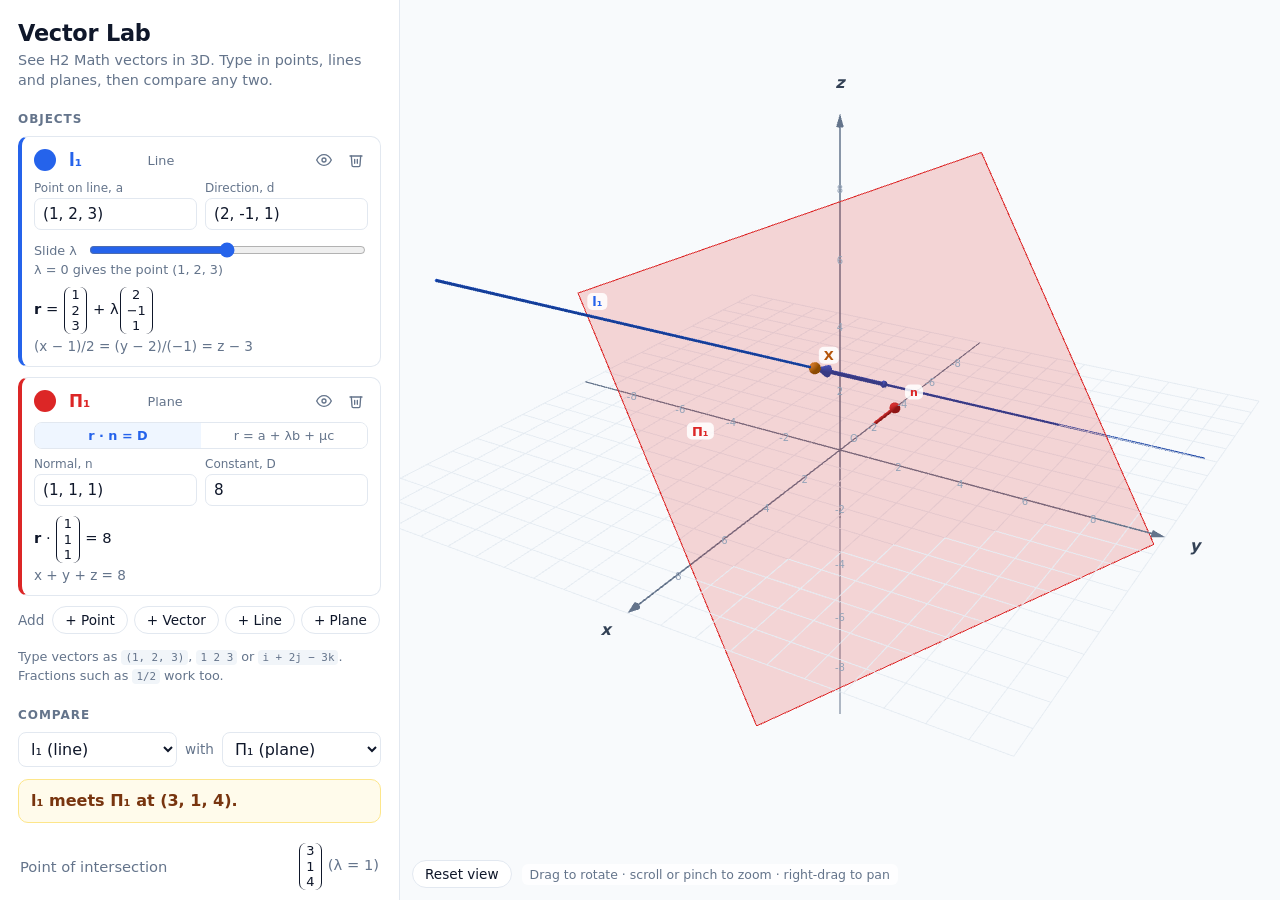
==== index.html @ bb885e36 "Add Vector Lab: interactive 3D visualiser for H2 Math vectors Points, vectors, lines and planes draw" ====
<!doctype html>
<html lang="en">
<head>
  <meta charset="utf-8">
  <meta name="viewport" content="width=device-width, initial-scale=1">
  <title>Vector Lab</title>
  <meta name="description" content="Interactive 3D vectors for H2 Math: lines, planes, intersections, distances and angles.">
  <link rel="stylesheet" href="style.css">
  <script type="importmap">
    {
      "imports": {
        "three": "./lib/three/three.module.js",
        "three/addons/": "./lib/three/"
      }
    }
  </script>
</head>
<body>
  <div class="app">
    <aside class="panel">
      <header class="brand">
        <h1>Vector Lab</h1>
        <p>See H2 Math vectors in 3D. Type in points, lines and planes, then compare any two.</p>
      </header>

      <section>
        <h2>Objects</h2>
        <div id="objects"></div>
        <div class="add-row">
          <span>Add</span>
          <button data-add="point">+ Point</button>
          <button data-add="vector">+ Vector</button>
          <button data-add="line">+ Line</button>
          <button data-add="plane">+ Plane</button>
        </div>
        <p class="hint">Type vectors as <code>(1, 2, 3)</code>, <code>1 2 3</code> or <code>i + 2j − 3k</code>. Fractions such as <code>1/2</code> work too.</p>
      </section>

      <section>
        <h2>Compare</h2>
        <div class="pick">
          <select id="selA" aria-label="First object"></select>
          <span>with</span>
          <select id="selB" aria-label="Second object"></select>
        </div>
        <div id="results"></div>
      </section>
    </aside>

    <main id="viewport">
      <div class="view-ui">
        <button id="resetView">Reset view</button>
        <span class="help">Drag to rotate · scroll or pinch to zoom · right-drag to pan</span>
      </div>
    </main>
  </div>
  <script type="module" src="js/app.js"></script>
</body>
</html>
---- style.css ----
:root {
  --bg: #f8fafc;
  --panel: #ffffff;
  --ink: #0f172a;
  --muted: #64748b;
  --line: #e2e8f0;
  --accent: #2563eb;
  --warn: #b45309;
  --warn-bg: #fffbeb;
  --bad: #dc2626;
  --radius: 10px;
  font-family: system-ui, -apple-system, "Segoe UI", Roboto, sans-serif;
  color: var(--ink);
}

* { box-sizing: border-box; }
html, body { margin: 0; height: 100%; background: var(--bg); }
button, input, select { font: inherit; color: inherit; }

.app {
  display: grid;
  grid-template-columns: 400px 1fr;
  height: 100vh;
}

/* ---------- side panel ---------- */
.panel {
  background: var(--panel);
  border-right: 1px solid var(--line);
  overflow-y: auto;
  padding: 20px 18px 40px;
}
.brand h1 { margin: 0; font-size: 1.4rem; letter-spacing: -0.01em; }
.brand p { margin: 4px 0 0; color: var(--muted); font-size: 0.9rem; line-height: 1.4; }
section { margin-top: 22px; }
h2 {
  font-size: 0.75rem; text-transform: uppercase; letter-spacing: 0.08em;
  color: var(--muted); margin: 0 0 10px;
}

.card {
  border: 1px solid var(--line);
  border-left: 4px solid var(--c);
  border-radius: var(--radius);
  padding: 10px 12px;
  margin-bottom: 10px;
  background: #fff;
}
.card.hidden-obj { opacity: 0.55; }
.card-head { display: flex; align-items: center; gap: 8px; }
.card-head input[type=color] {
  width: 22px; height: 22px; padding: 0; border: none; background: none; cursor: pointer;
}
.card-head input[type=color]::-webkit-color-swatch-wrapper { padding: 0; }
.card-head input[type=color]::-webkit-color-swatch { border: none; border-radius: 50%; }
.name {
  width: 4.5em; font-weight: 650; font-size: 1.05rem; border: 1px solid transparent;
  border-radius: 6px; padding: 2px 4px; background: transparent; color: var(--c);
}
.name:hover, .name:focus { border-color: var(--line); outline: none; }
.type { color: var(--muted); font-size: 0.8rem; margin-right: auto; }
.icon {
  border: none; background: none; color: var(--muted); padding: 4px; border-radius: 6px; cursor: pointer;
  display: grid; place-items: center;
}
.icon:hover { background: #f1f5f9; color: var(--ink); }

.seg { display: flex; margin-top: 8px; border: 1px solid var(--line); border-radius: 8px; overflow: hidden; }
.seg button {
  flex: 1; border: none; background: #fff; padding: 5px 6px; font-size: 0.8rem; cursor: pointer; color: var(--muted);
}
.seg button.on { background: #eff6ff; color: var(--accent); font-weight: 600; }

.fields { display: grid; grid-template-columns: 1fr 1fr; gap: 8px; margin-top: 8px; }
.fields label { min-width: 0; display: flex; flex-direction: column; gap: 3px; font-size: 0.75rem; color: var(--muted); }
.fields label:only-child { grid-column: 1 / -1; }
.fields input {
  border: 1px solid var(--line); border-radius: 7px; padding: 6px 8px; font-size: 0.95rem;
  font-variant-numeric: tabular-nums; color: var(--ink); min-width: 0;
}
.fields input:focus { outline: 2px solid color-mix(in srgb, var(--c) 40%, transparent); border-color: var(--c); }
.fields input.bad { border-color: var(--bad); background: #fef2f2; }

.lambda { display: flex; align-items: center; gap: 10px; margin-top: 10px; font-size: 0.8rem; color: var(--muted); }
.lambda input { flex: 1; accent-color: var(--c); }
.lambda-read { font-size: 0.8rem; color: var(--muted); margin-top: 2px; }

.info { margin-top: 8px; font-size: 0.92rem; line-height: 1.5; }
.info .cart { color: var(--muted); font-size: 0.85rem; }
.err { color: var(--bad); font-size: 0.82rem; }
.err:empty { display: none; }

.add-row { display: flex; flex-wrap: wrap; align-items: center; gap: 6px; }
.add-row span { font-size: 0.85rem; color: var(--muted); margin-right: 2px; }
.add-row button, .view-ui button {
  border: 1px solid var(--line); background: #fff; border-radius: 999px; padding: 5px 12px;
  font-size: 0.85rem; cursor: pointer;
}
.add-row button:hover, .view-ui button:hover { border-color: var(--accent); color: var(--accent); }
.hint { font-size: 0.8rem; color: var(--muted); line-height: 1.5; }
code { background: #f1f5f9; padding: 1px 4px; border-radius: 4px; font-size: 0.85em; }
.empty { color: var(--muted); font-size: 0.9rem; }

.pick { display: flex; align-items: center; gap: 8px; margin-bottom: 12px; }
.pick select {
  flex: 1; min-width: 0; padding: 6px 8px; border: 1px solid var(--line); border-radius: 8px; background: #fff;
}
.pick span { color: var(--muted); font-size: 0.85rem; }

.verdict {
  background: var(--warn-bg); border: 1px solid #fde68a; color: #78350f;
  padding: 10px 12px; border-radius: var(--radius); font-weight: 600; line-height: 1.4; margin-bottom: 10px;
}
.row {
  display: flex; justify-content: space-between; align-items: center; gap: 12px;
  padding: 8px 2px; border-bottom: 1px solid var(--line); font-size: 0.92rem;
}
.row .k { color: var(--muted); }
.row .v { text-align: right; font-variant-numeric: tabular-nums; }
.muted { color: var(--muted); }
.small { font-size: 0.8rem; }

.method { margin-top: 12px; font-size: 0.88rem; line-height: 1.5; }
.method summary { cursor: pointer; font-weight: 600; color: var(--accent); }
.method ol { padding-left: 1.2em; margin: 8px 0 0; }
.method li { margin-bottom: 4px; }

/* column vector */
.cv {
  display: inline-flex; flex-direction: column; vertical-align: middle; text-align: center;
  border-left: 1.5px solid currentColor; border-right: 1.5px solid currentColor;
  border-radius: 7px; padding: 0 6px; line-height: 1.2; font-size: 0.88em; margin: 2px 1px;
  min-width: 1.8em; font-variant-numeric: tabular-nums;
}

/* vector name with an arrow on top, e.g. AB→ */
.arr { position: relative; display: inline-block; padding-top: 0.2em; }
.arr::after {
  content: ""; position: absolute; left: 0; right: 0.1em; top: 0.05em; border-top: 1.2px solid currentColor;
}
.arr::before {
  content: ""; position: absolute; right: 0.05em; top: -0.08em; width: 0.28em; height: 0.28em;
  border: solid currentColor; border-width: 1.2px 1.2px 0 0; transform: rotate(45deg);
}

/* ---------- 3D view ---------- */
#viewport { position: relative; overflow: hidden; min-height: 300px; }
#viewport canvas { display: block; }
.labels { position: absolute; inset: 0; pointer-events: none; }
.lbl {
  display: inline-block; font-size: 13px; font-weight: 600; white-space: nowrap;
  background: rgba(255, 255, 255, 0.85); padding: 1px 5px; border-radius: 5px;
}
.lbl.off { transform: translate(14px, -14px); }
.lbl.axis { font-size: 16px; font-style: italic; background: none; color: #334155; }
.lbl.tick { font-size: 10px; font-weight: 400; color: #94a3b8; background: none; }
.lbl.bold { font-weight: 800; }
.lbl.small { font-size: 11px; }
.view-ui {
  position: absolute; left: 12px; bottom: 12px; display: flex; align-items: center; gap: 10px; z-index: 2;
}
.help { font-size: 0.78rem; color: var(--muted); background: rgba(255, 255, 255, 0.8); padding: 3px 8px; border-radius: 6px; }

/* ---------- phones / narrow screens ---------- */
@media (max-width: 820px) {
  .app { grid-template-columns: 1fr; grid-template-rows: 55vh auto; height: auto; }
  #viewport { order: -1; height: 55vh; position: sticky; top: 0; z-index: 1; border-bottom: 1px solid var(--line); }
  .panel { border-right: none; overflow: visible; padding: 16px; }
  .help { display: none; }
}
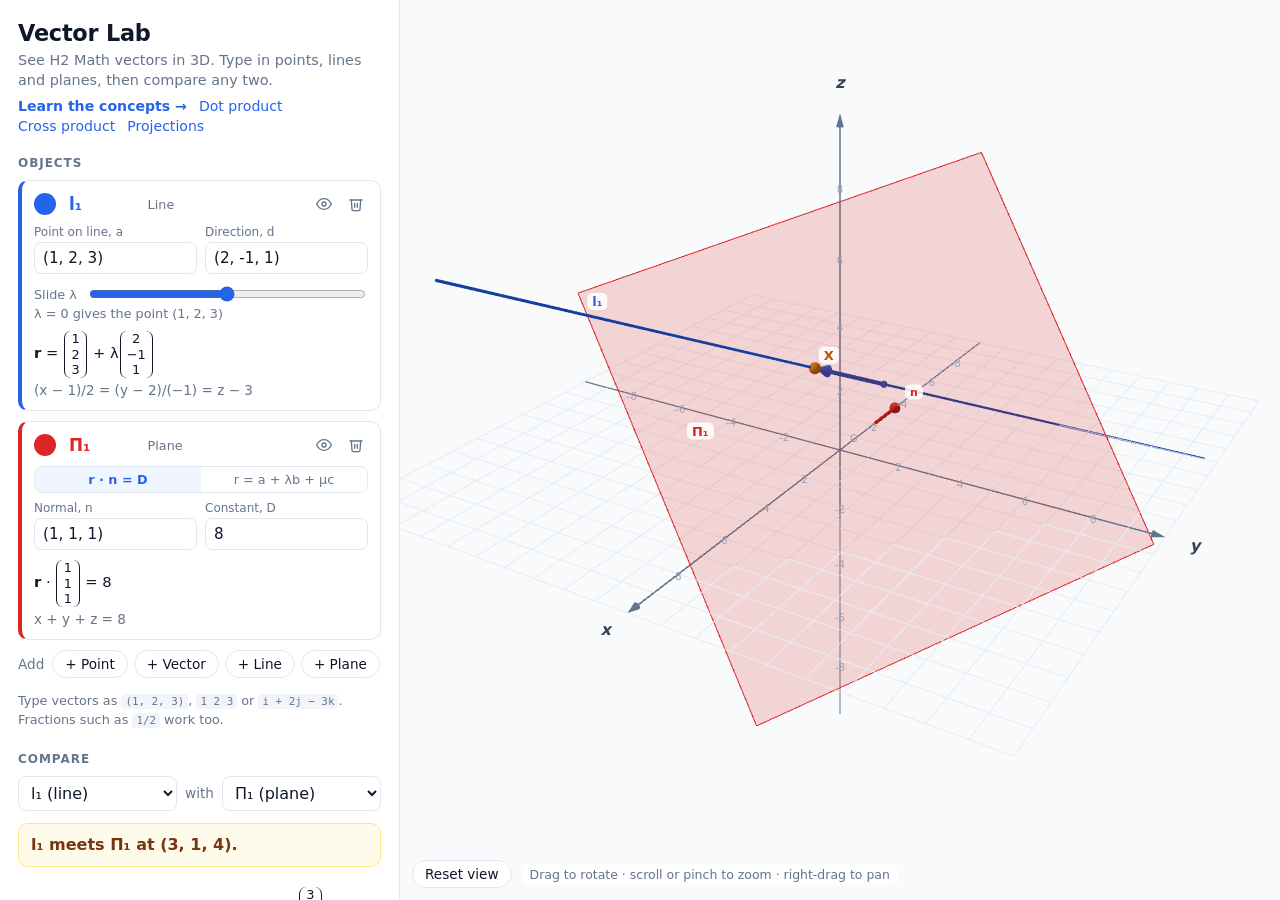
==== commit 0b25418c: "Add Learn pages: dot product, cross product, projections Each page explains the concept for H2 Math " ====
--- a/index.html
+++ b/index.html
@@ -21,6 +21,7 @@
       <header class="brand">
         <h1>Vector Lab</h1>
         <p>See H2 Math vectors in 3D. Type in points, lines and planes, then compare any two.</p>
+        <nav class="brand-links"><a href="learn/">Learn the concepts →</a> <a href="learn/dot-product.html">Dot product</a> <a href="learn/cross-product.html">Cross product</a> <a href="learn/projections.html">Projections</a></nav>
       </header>
 
       <section>
--- a/style.css
+++ b/style.css
@@ -32,6 +32,10 @@
 }
 .brand h1 { margin: 0; font-size: 1.4rem; letter-spacing: -0.01em; }
 .brand p { margin: 4px 0 0; color: var(--muted); font-size: 0.9rem; line-height: 1.4; }
+.brand-links { display: flex; flex-wrap: wrap; gap: 4px 12px; margin-top: 8px; font-size: 0.88rem; }
+.brand-links a { color: var(--accent); text-decoration: none; }
+.brand-links a:first-child { font-weight: 600; }
+.brand-links a:hover { text-decoration: underline; }
 section { margin-top: 22px; }
 h2 {
   font-size: 0.75rem; text-transform: uppercase; letter-spacing: 0.08em;
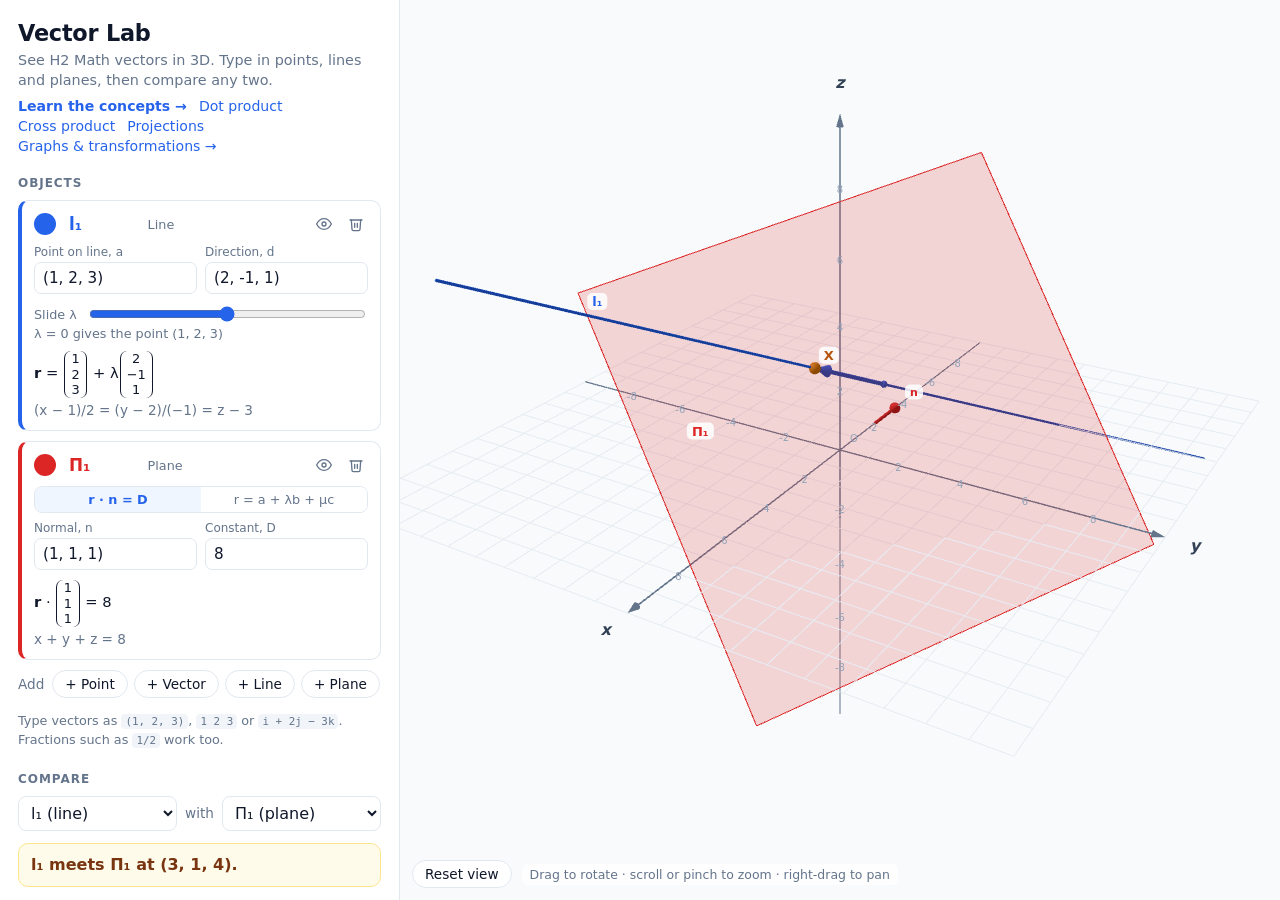
==== commit 40eb6a0c: "Add Graph Lab: interactive H2 Math graphs and transformations page A new page at graphs/ covering th" ====
--- a/index.html
+++ b/index.html
@@ -21,7 +21,7 @@
       <header class="brand">
         <h1>Vector Lab</h1>
         <p>See H2 Math vectors in 3D. Type in points, lines and planes, then compare any two.</p>
-        <nav class="brand-links"><a href="learn/">Learn the concepts →</a> <a href="learn/dot-product.html">Dot product</a> <a href="learn/cross-product.html">Cross product</a> <a href="learn/projections.html">Projections</a></nav>
+        <nav class="brand-links"><a href="learn/">Learn the concepts →</a> <a href="learn/#dot">Dot product</a> <a href="learn/#cross">Cross product</a> <a href="learn/#projections">Projections</a> <a href="graphs/">Graphs &amp; transformations →</a></nav>
       </header>
 
       <section>
